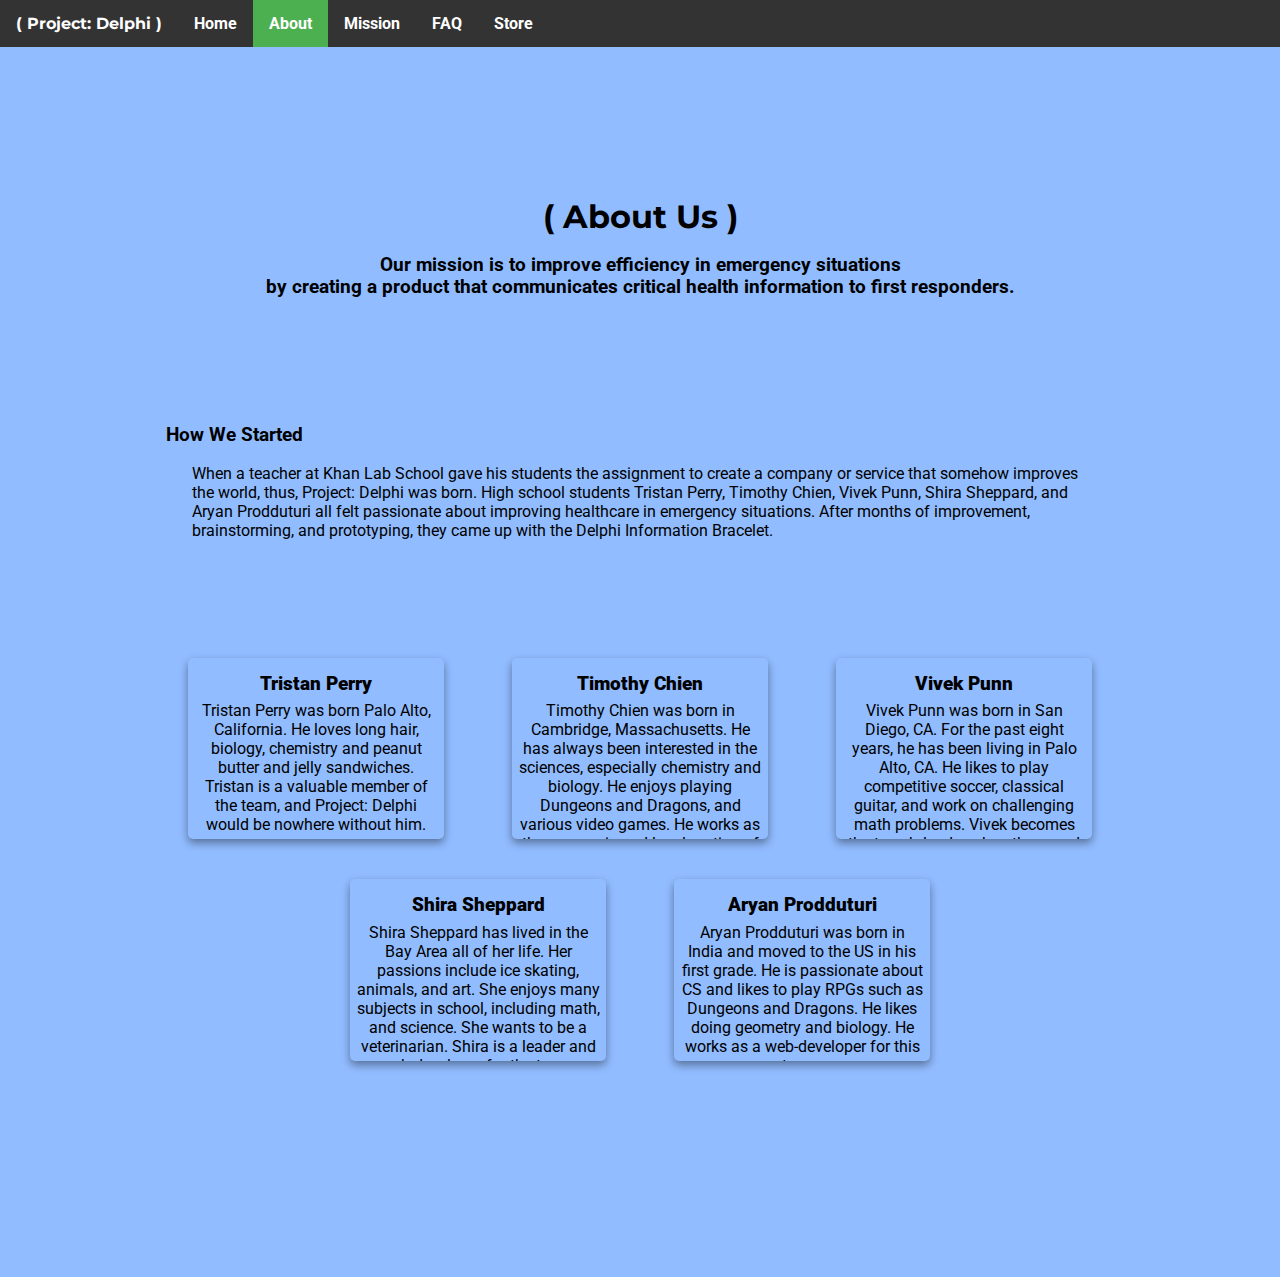
==== about.html @ 0ae0c895 "Merge branch 'master' of https://github.com/SmashMineGame/delphi" ====
<!DOCTYPE html>
<html lang="en">

<head>
	<meta charset="UTF-8">
	<meta name="viewport" content="width=device-width, initial-scale=1.0">
	<meta http-equiv="X-UA-Compatible" content="ie=edge">
	<title>DelphiBand</title>

	<link rel="stylesheet" href="style.css" type="text/css" />
</head>

<body>
	<nav>
		<ul class="nav-items">
			<p class="brand title">( Project: Delphi )</p>
			<li class="nav-item"><a href="index.html">Home</a></li>
			<li class="nav-item active"><a href="about.html">About</a></li>
			<li class="nav-item"><a href="mission.html">Mission</a></li>
			<li class="nav-item"><a href="faq.html">FAQ</a></li>
			<li class="nav-item"><a href="#">Store</a></li>
		</ul>
	</nav>
  <div class="aboutus fs jumbotron">
    <h1 class="title">( About Us )</h1>
		<h3 class="mission">Our mission is to improve efficiency in emergency situations <br> by creating a product that communicates critical health information to first responders.</h3>
		<div id="aboutus-howwestarted">
			<h3>How We Started</h3>
			<p id="aboutus-paragraph">When a teacher at Khan Lab School gave his students the assignment to create a company or service that somehow improves the world, thus, Project: Delphi was born. High school students Tristan Perry, Timothy Chien, Vivek Punn, Shira Sheppard, and Aryan Prodduturi all felt passionate about improving healthcare in emergency situations. After months of improvement, brainstorming, and prototyping, they came up with the Delphi Information Bracelet.</p>
		</div>
    <div class="peoplecards">
				<div class="card">
	        <h3><strong>Tristan Perry</strong></h3>
	        <p>Tristan Perry was born Palo Alto, California. He loves long hair, biology, chemistry and peanut butter and jelly sandwiches. Tristan is a valuable member of the team, and Project: Delphi would be nowhere without him.</p>
	      </div>
				<div class="card">
	        <h3><strong>Timothy Chien</strong></h3>
	        <p>Timothy Chien was born in Cambridge, Massachusetts. He has always been interested in the sciences, especially chemistry and biology. He enjoys playing Dungeons and Dragons, and various video games. He works as the economic and legal portion of the team.</p>
	      </div>
				<div class="card">
	        <h3><strong>Vivek Punn</strong></h3>
	        <p>Vivek Punn was born in San Diego, CA. For the past eight years, he has been living in Palo Alto, CA. He likes to play competitive soccer, classical guitar, and work on challenging math problems. Vivek becomes the team’s leader when they need recentering.</p>
				</div>
				<div class="card">
        	<h3><strong>Shira Sheppard</strong></h3>
        	<p>Shira Sheppard has lived in the Bay Area all of her life. Her passions include ice skating, animals, and art. She enjoys many subjects in school, including math, and science. She wants to be a veterinarian. Shira is a leader and web-developer for the team.</p>
      	</div>
				<div class="card">
        	<h3><strong>Aryan Prodduturi</strong></h3>
        	<p>Aryan Prodduturi was born in India and moved to the US in his first grade. He is passionate about CS and likes to play RPGs such as Dungeons and Dragons. He likes doing geometry and biology. He works as a web-developer for this team.</p>
      	</div>
      </div>
    </div>
  </div>
</body>
</html>
---- style.css ----
@import url('https://fonts.googleapis.com/css?family=Montserrat|Roboto');

.title {
    font-family: "montserrat", sans-serif;
}

* {
    margin: 0;
    padding: 0;
    border:0;
    padding:0;
    font-family: "roboto", sans-serif;
}

.fs {
  height: 85vh;
  margin-top: 47px;
}

.aboutus {
  height:120vh;
}

nav {
  width: 100vw;
}

nav ul.nav-items {
  list-style-type: none;
  margin: 0;
  padding: 0;
  overflow: hidden;
  background-color: #333;
  position: fixed;
  top: 0;
  width: 100vw;
}

nav ul.nav-items p.brand {
    float: left;
    font-weight: bold;
    display: block;
    color: white;
    text-align: center;
    padding: 14px 16px;
    text-decoration: none;
}

nav ul.nav-items li.nav-item {
  float: left;
}

nav ul.nav-items li.nav-item a {
  display: block;
  color: white;
  text-align: center;
  padding: 14px 16px;
  text-decoration: none;
  font-weight: bold;
}

nav ul.nav-items li.nav-item a:hover {
  background-color: #111;
}

.active {
  background-color: #4CAF50;
}

.jumbotron, .aboutus {
  text-align: center;
  padding-top: 150px;
  background-color: #91bcff;
}

.cards {
  width: inherit;
  margin-top: 100px;
  padding-bottom: 45px;
}

.card {
  box-shadow: 0 4px 8px 0 rgba(0,0,0,0.4);
  transition: box-shadow 0.3s;
  width: 15vw;
  height: 15vw;
  border-radius: 5px;
  display: inline-block;
  margin: 0 7vw 0 7vw;
  padding-top: 15px;
  overflow: auto;
}

.card:hover {
  box-shadow: 0 16px 32px 0 rgba(0,0,0,0.4);
}

.card h4 {
  text-align: center;
}

.card p {
  height: 10vh;
  padding: 0.5vw;
}

.mission{
  margin-left: 8vw;
  margin-right: 8vw;
  margin-top: 2vh;
}

#aboutus-howwestarted{
  margin-top: 14vh;
  margin-left: 13vw;
  margin-right: 15vw;
  text-align: left;
}
#aboutus-paragraph{
  margin-top: 2vh;
  margin-left: 2vw;
  text-align: left;
  /*text-indent: 50px;*/
}

.peoplecards{
  width: inherit;
  margin-top: 100px;
  padding-bottom: 45px;
}

.peoplecards .card{
  width: 20vw;
  height: 13vw;
  margin: 2.5vw;
  margin-top: 2vh;
  margin-bottom: 2vh;
}

.spacer {
  width: 60px;
}
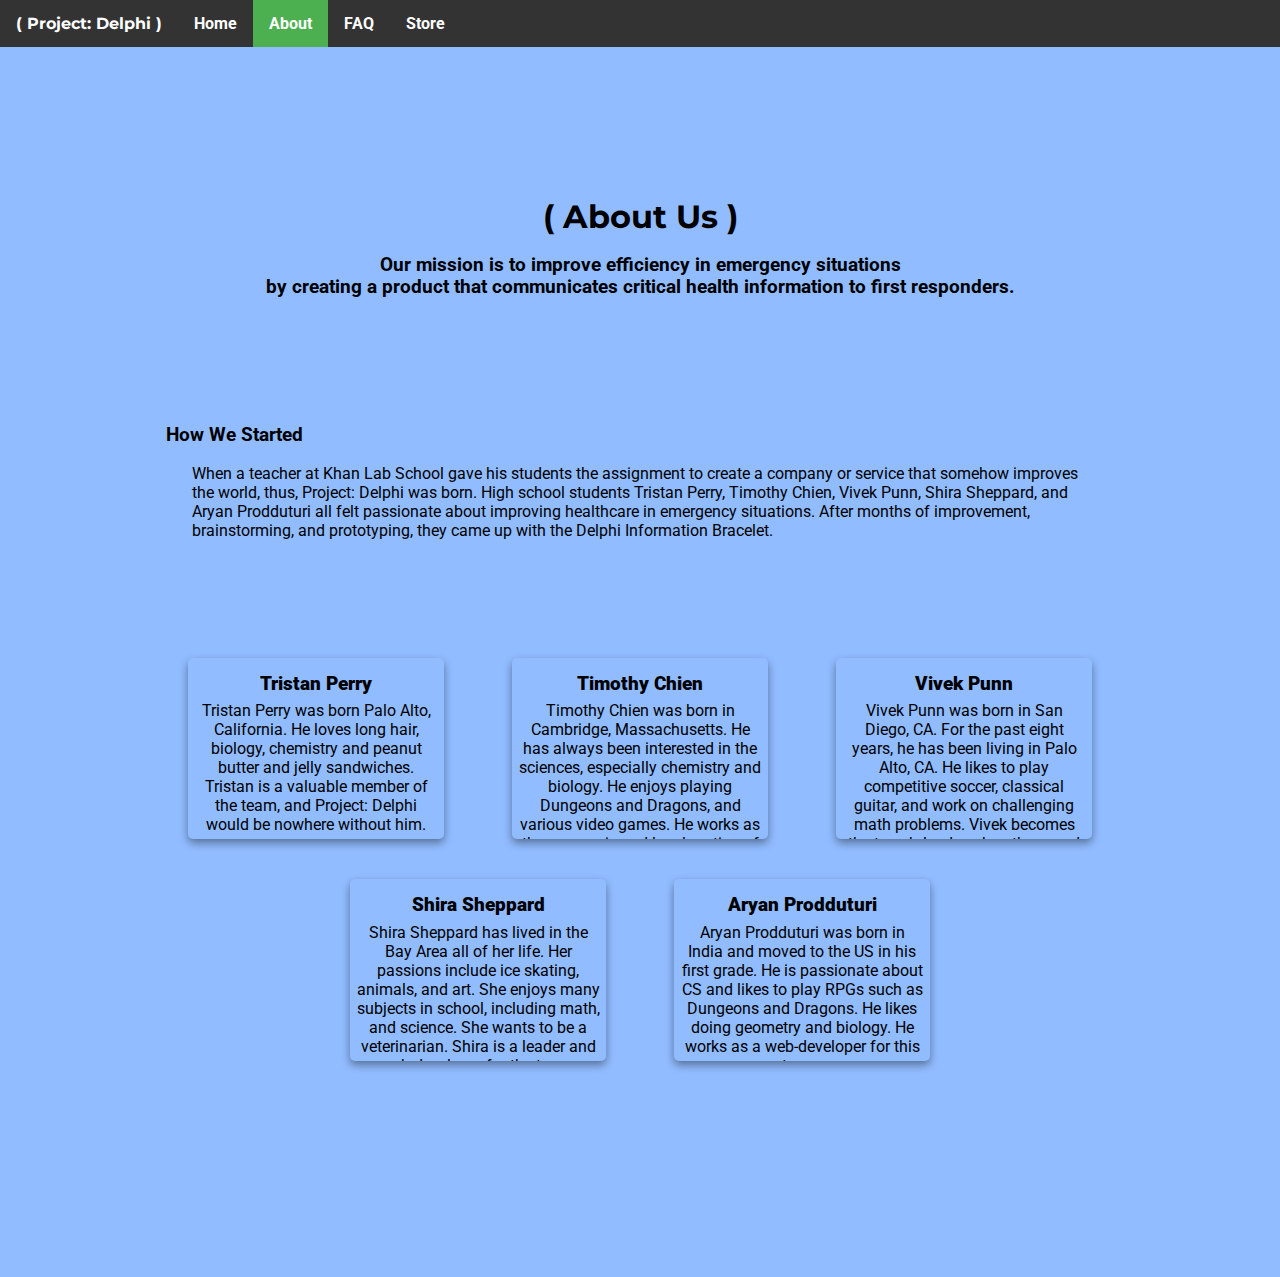
==== commit ebdc0fa3: "took out mission page" ====
--- a/about.html
+++ b/about.html
@@ -16,7 +16,6 @@
 			<p class="brand title">( Project: Delphi )</p>
 			<li class="nav-item"><a href="index.html">Home</a></li>
 			<li class="nav-item active"><a href="about.html">About</a></li>
-			<li class="nav-item"><a href="mission.html">Mission</a></li>
 			<li class="nav-item"><a href="faq.html">FAQ</a></li>
 			<li class="nav-item"><a href="#">Store</a></li>
 		</ul>
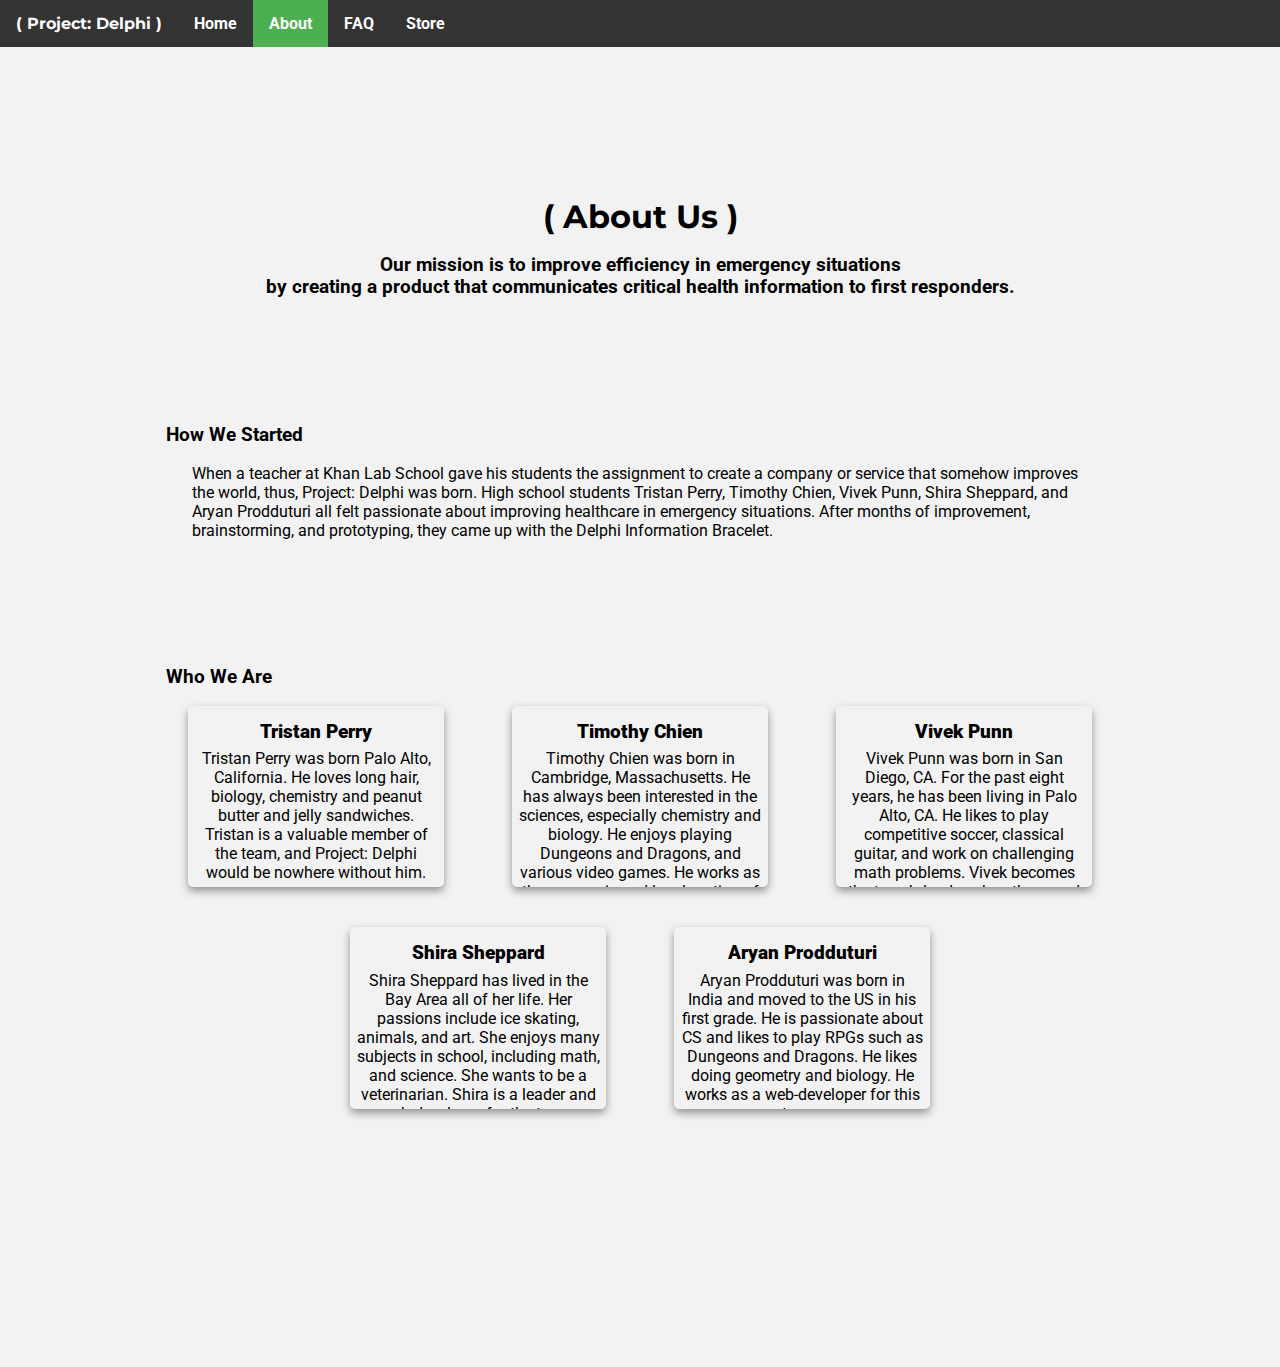
==== commit e369b764: "asdf" ====
--- a/about.html
+++ b/about.html
@@ -24,10 +24,11 @@
     <h1 class="title">( About Us )</h1>
 		<h3 class="mission">Our mission is to improve efficiency in emergency situations <br> by creating a product that communicates critical health information to first responders.</h3>
 		<div id="aboutus-howwestarted">
-			<h3>How We Started</h3>
+			<h3 class="heading">How We Started</h3>
 			<p id="aboutus-paragraph">When a teacher at Khan Lab School gave his students the assignment to create a company or service that somehow improves the world, thus, Project: Delphi was born. High school students Tristan Perry, Timothy Chien, Vivek Punn, Shira Sheppard, and Aryan Prodduturi all felt passionate about improving healthcare in emergency situations. After months of improvement, brainstorming, and prototyping, they came up with the Delphi Information Bracelet.</p>
 		</div>
     <div class="peoplecards">
+			<h3 class="heading">Who We Are</h3>
 				<div class="card">
 	        <h3><strong>Tristan Perry</strong></h3>
 	        <p>Tristan Perry was born Palo Alto, California. He loves long hair, biology, chemistry and peanut butter and jelly sandwiches. Tristan is a valuable member of the team, and Project: Delphi would be nowhere without him.</p>
--- a/style.css
+++ b/style.css
@@ -18,7 +18,7 @@
 }
 
 .aboutus {
-  height:120vh;
+  height:130vh;
 }
 
 nav {
@@ -70,7 +70,7 @@
 .jumbotron, .aboutus {
   text-align: center;
   padding-top: 150px;
-  background-color: #91bcff;
+  background-color: #f2f2f2;
 }
 
 .cards {
@@ -110,17 +110,18 @@
   margin-top: 2vh;
 }
 
-#aboutus-howwestarted{
+.heading{
   margin-top: 14vh;
   margin-left: 13vw;
   margin-right: 15vw;
   text-align: left;
 }
+
 #aboutus-paragraph{
   margin-top: 2vh;
-  margin-left: 2vw;
+  margin-left: 15vw;
+  margin-right: 15vw;
   text-align: left;
-  /*text-indent: 50px;*/
 }
 
 .peoplecards{
@@ -139,4 +140,25 @@
 
 .spacer {
   width: 60px;
-}+}
+<<<<<<< HEAD
+
+.faq-card {
+  margin-top: 30px;
+  text-align: left;
+}
+
+.faq-card .q {
+  margin-top: 14vh;
+  margin-left: 13vw;
+  margin-right: 15vw;
+  text-align: left;
+}
+
+.faq-card .ans {
+  margin-top: 2vh;
+  margin-left: 2vw;
+  text-align: left;
+}
+=======
+>>>>>>> e2c5ed320a60c3bcd792c11be1fd762946d87baf
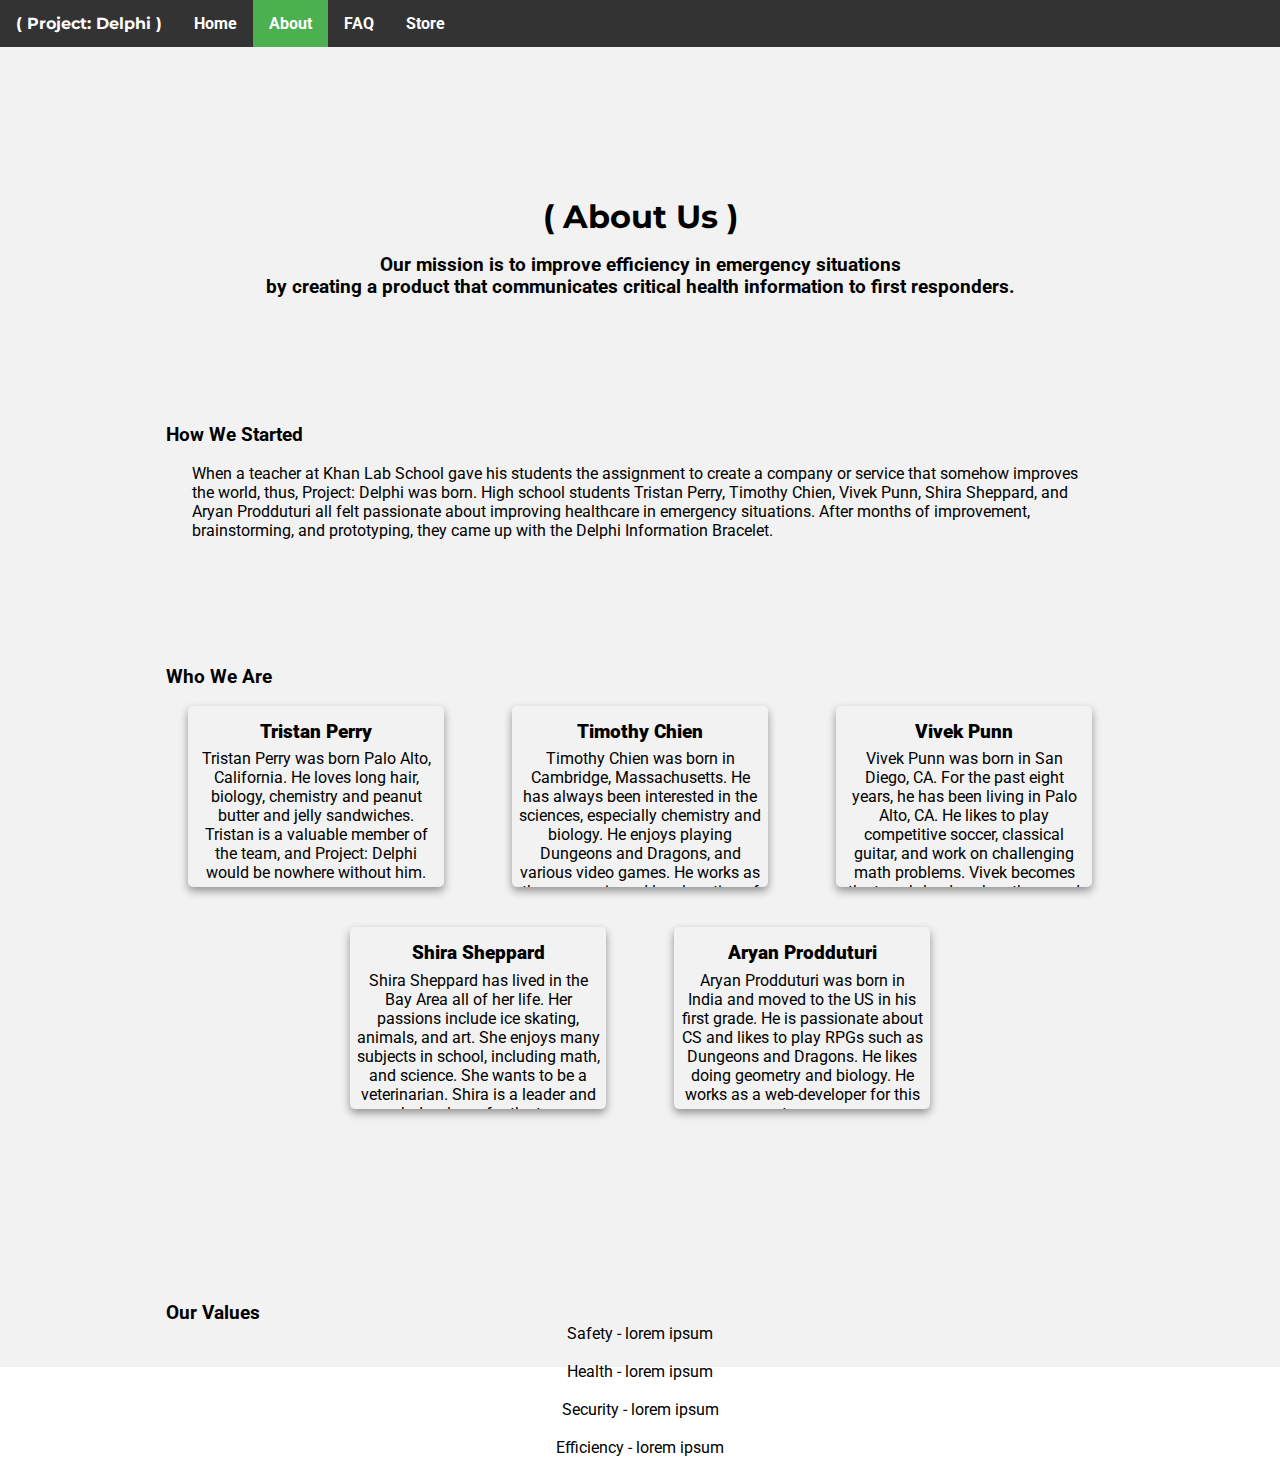
==== commit 5ea878d5: "Update about.html" ====
--- a/about.html
+++ b/about.html
@@ -17,7 +17,7 @@
 			<li class="nav-item"><a href="index.html">Home</a></li>
 			<li class="nav-item active"><a href="about.html">About</a></li>
 			<li class="nav-item"><a href="faq.html">FAQ</a></li>
-			<li class="nav-item"><a href="#">Store</a></li>
+			<li class="nav-item"><a href="store.html">Store</a></li>
 		</ul>
 	</nav>
   <div class="aboutus fs jumbotron">
@@ -29,28 +29,31 @@
 		</div>
     <div class="peoplecards">
 			<h3 class="heading">Who We Are</h3>
-				<div class="card">
-	        <h3><strong>Tristan Perry</strong></h3>
-	        <p>Tristan Perry was born Palo Alto, California. He loves long hair, biology, chemistry and peanut butter and jelly sandwiches. Tristan is a valuable member of the team, and Project: Delphi would be nowhere without him.</p>
-	      </div>
-				<div class="card">
-	        <h3><strong>Timothy Chien</strong></h3>
-	        <p>Timothy Chien was born in Cambridge, Massachusetts. He has always been interested in the sciences, especially chemistry and biology. He enjoys playing Dungeons and Dragons, and various video games. He works as the economic and legal portion of the team.</p>
-	      </div>
-				<div class="card">
-	        <h3><strong>Vivek Punn</strong></h3>
-	        <p>Vivek Punn was born in San Diego, CA. For the past eight years, he has been living in Palo Alto, CA. He likes to play competitive soccer, classical guitar, and work on challenging math problems. Vivek becomes the team’s leader when they need recentering.</p>
-				</div>
-				<div class="card">
-        	<h3><strong>Shira Sheppard</strong></h3>
-        	<p>Shira Sheppard has lived in the Bay Area all of her life. Her passions include ice skating, animals, and art. She enjoys many subjects in school, including math, and science. She wants to be a veterinarian. Shira is a leader and web-developer for the team.</p>
-      	</div>
-				<div class="card">
-        	<h3><strong>Aryan Prodduturi</strong></h3>
-        	<p>Aryan Prodduturi was born in India and moved to the US in his first grade. He is passionate about CS and likes to play RPGs such as Dungeons and Dragons. He likes doing geometry and biology. He works as a web-developer for this team.</p>
-      	</div>
+			<div class="card">
+	      <h3><strong>Tristan Perry</strong></h3>
+	      <p>Tristan Perry was born Palo Alto, California. He loves long hair, biology, chemistry and peanut butter and jelly sandwiches. Tristan is a valuable member of the team, and Project: Delphi would be nowhere without him.</p>
+	    </div>
+			<div class="card">
+	      <h3><strong>Timothy Chien</strong></h3>
+	      <p>Timothy Chien was born in Cambridge, Massachusetts. He has always been interested in the sciences, especially chemistry and biology. He enjoys playing Dungeons and Dragons, and various video games. He works as the economic and legal portion of the team.</p>
+	    </div>
+			<div class="card">
+	      <h3><strong>Vivek Punn</strong></h3>
+	      <p>Vivek Punn was born in San Diego, CA. For the past eight years, he has been living in Palo Alto, CA. He likes to play competitive soccer, classical guitar, and work on challenging math problems. Vivek becomes the team’s leader when they need recentering.</p>
+			</div>
+			<div class="card">
+      	<h3><strong>Shira Sheppard</strong></h3>
+      	<p>Shira Sheppard has lived in the Bay Area all of her life. Her passions include ice skating, animals, and art. She enjoys many subjects in school, including math, and science. She wants to be a veterinarian. Shira is a leader and web-developer for the team.</p>
+      </div>
+			<div class="card">
+      	<h3><strong>Aryan Prodduturi</strong></h3>
+      	<p>Aryan Prodduturi was born in India and moved to the US in his first grade. He is passionate about CS and likes to play RPGs such as Dungeons and Dragons. He likes doing geometry and biology. He works as a web-developer for this team.</p>
       </div>
     </div>
+		<div class="ourvalues">
+			<h3 class="heading">Our Values</h3>
+			<p class="aboutus-paragraph">Safety - lorem ipsum <br><br> Health - lorem ipsum <br><br> Security - lorem ipsum <br><br> Efficiency - lorem ipsum</p>
+		</div>
   </div>
 </body>
 </html>
--- a/style.css
+++ b/style.css
@@ -124,13 +124,13 @@
   text-align: left;
 }
 
-.peoplecards{
+.peoplecards {
   width: inherit;
   margin-top: 100px;
   padding-bottom: 45px;
 }
 
-.peoplecards .card{
+.peoplecards .card {
   width: 20vw;
   height: 13vw;
   margin: 2.5vw;
@@ -141,24 +141,55 @@
 .spacer {
   width: 60px;
 }
-<<<<<<< HEAD
 
 .faq-card {
-  margin-top: 30px;
-  text-align: left;
+  margin-top: 18.5vh;
+}
+
+a {
+  text-decoration: none;
+  color: black;
+}
+
+.button {
+  border: solid;
+  margin: 3vh;
+  margin-left: 3vw;
+  margin-right: 3vw;
+  padding: 1vh;
+  border-color: #4CAF50;
+  border-radius: 1vh;
 }
 
 .faq-card .q {
-  margin-top: 14vh;
+  margin-top: 7vh;
   margin-left: 13vw;
-  margin-right: 15vw;
+  margin-right: 13vw;
   text-align: left;
 }
 
 .faq-card .ans {
   margin-top: 2vh;
-  margin-left: 2vw;
+  margin-left: 13vw;
+  margin-right: 13vw;
   text-align: left;
+}
+
+.footer {
+  position: fixed;
+  background-color: #4CAF50;
+  left: 0px;
+  bottom: 0px;
+  color: white;
+  width: 100vw;
+  padding-top: 2.5vh;
+  padding-bottom: 3vh;
+  margin: 0px;
+}
+
+.email {
+  color: white;
+  text-decoration: underline;
 }
 =======
 >>>>>>> e2c5ed320a60c3bcd792c11be1fd762946d87baf
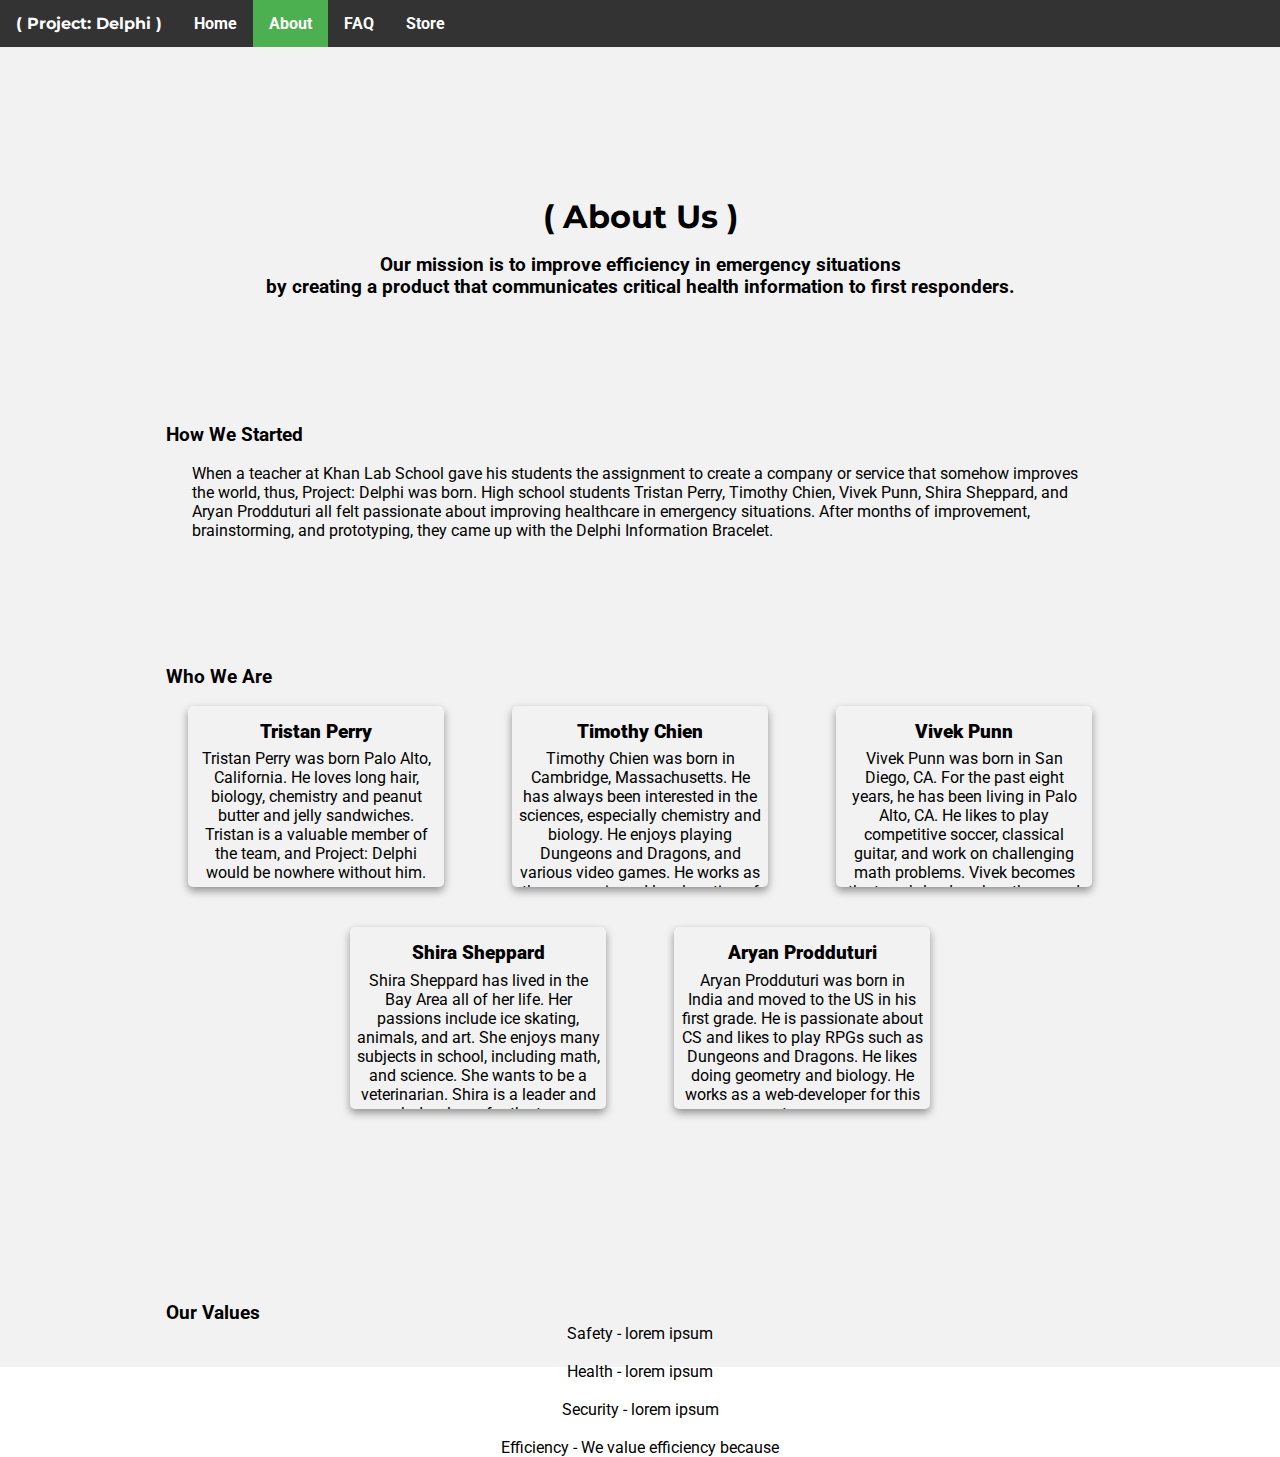
==== commit 0cabe7e0: "added personal information" ====
--- a/about.html
+++ b/about.html
@@ -52,7 +52,7 @@
     </div>
 		<div class="ourvalues">
 			<h3 class="heading">Our Values</h3>
-			<p class="aboutus-paragraph">Safety - lorem ipsum <br><br> Health - lorem ipsum <br><br> Security - lorem ipsum <br><br> Efficiency - lorem ipsum</p>
+			<p class="aboutus-paragraph">Safety - lorem ipsum <br><br> Health - lorem ipsum <br><br> Security - lorem ipsum <br><br> Efficiency - We value efficiency because</p>
 		</div>
   </div>
 </body>
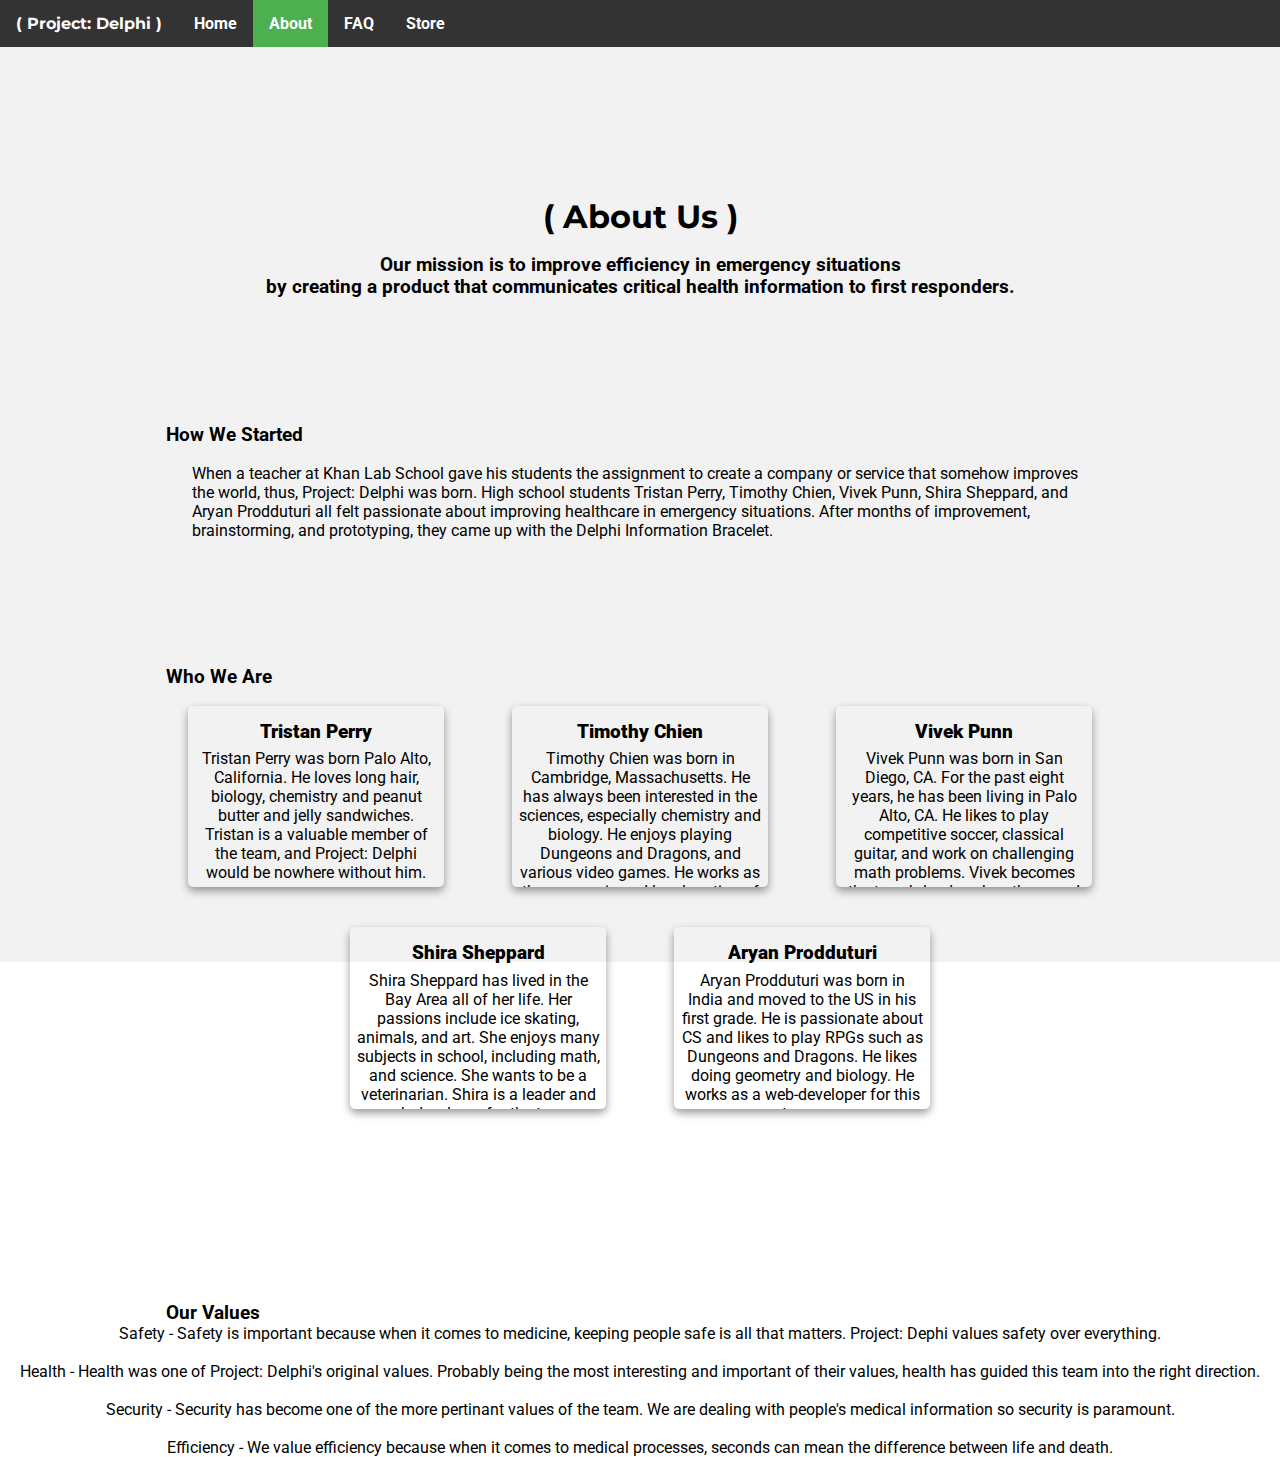
==== commit fff646fe: "Merge branch 'master' of https://github.com/SmashMineGame/delphi" ====
--- a/about.html
+++ b/about.html
@@ -16,7 +16,7 @@
 			<p class="brand title">( Project: Delphi )</p>
 			<li class="nav-item"><a href="index.html">Home</a></li>
 			<li class="nav-item active"><a href="about.html">About</a></li>
-			<li class="nav-item"><a href="faq.html">FAQ</a></li>
+			<li class="nav-item"><a href="faq.htmll">FAQ</a></li>
 			<li class="nav-item"><a href="store.html">Store</a></li>
 		</ul>
 	</nav>
@@ -52,7 +52,7 @@
     </div>
 		<div class="ourvalues">
 			<h3 class="heading">Our Values</h3>
-			<p class="aboutus-paragraph">Safety - lorem ipsum <br><br> Health - lorem ipsum <br><br> Security - lorem ipsum <br><br> Efficiency - We value efficiency because</p>
+			<p class="aboutus-paragraph">Safety - Safety is important because when it comes to medicine, keeping people safe is all that matters. Project: Dephi values safety over everything. <br><br> Health - Health was one of Project: Delphi's original values. Probably being the most interesting and important of their values, health has guided this team into the right direction. <br><br> Security - Security has become one of the more pertinant values of the team. We are dealing with people's medical information so security is paramount. <br><br> Efficiency - We value efficiency because when it comes to medical processes, seconds can mean the difference between life and death. </p>
 		</div>
   </div>
 </body>
--- a/style.css
+++ b/style.css
@@ -17,8 +17,10 @@
   margin-top: 47px;
 }
 
-.aboutus {
-  height:130vh;
+.aboutus .fs{
+  padding-top: 3vh;
+  padding-bottom: 3vh;
+  background-color: #f2f2f2;
 }
 
 nav {
@@ -67,7 +69,8 @@
   background-color: #4CAF50;
 }
 
-.jumbotron, .aboutus {
+/*.jumbotron, .aboutus {*/
+.jumbotron{
   text-align: center;
   padding-top: 150px;
   background-color: #f2f2f2;
@@ -191,5 +194,7 @@
   color: white;
   text-decoration: underline;
 }
-=======
->>>>>>> e2c5ed320a60c3bcd792c11be1fd762946d87baf
+
+.faq {
+  padding-bottom: 10vh;
+}
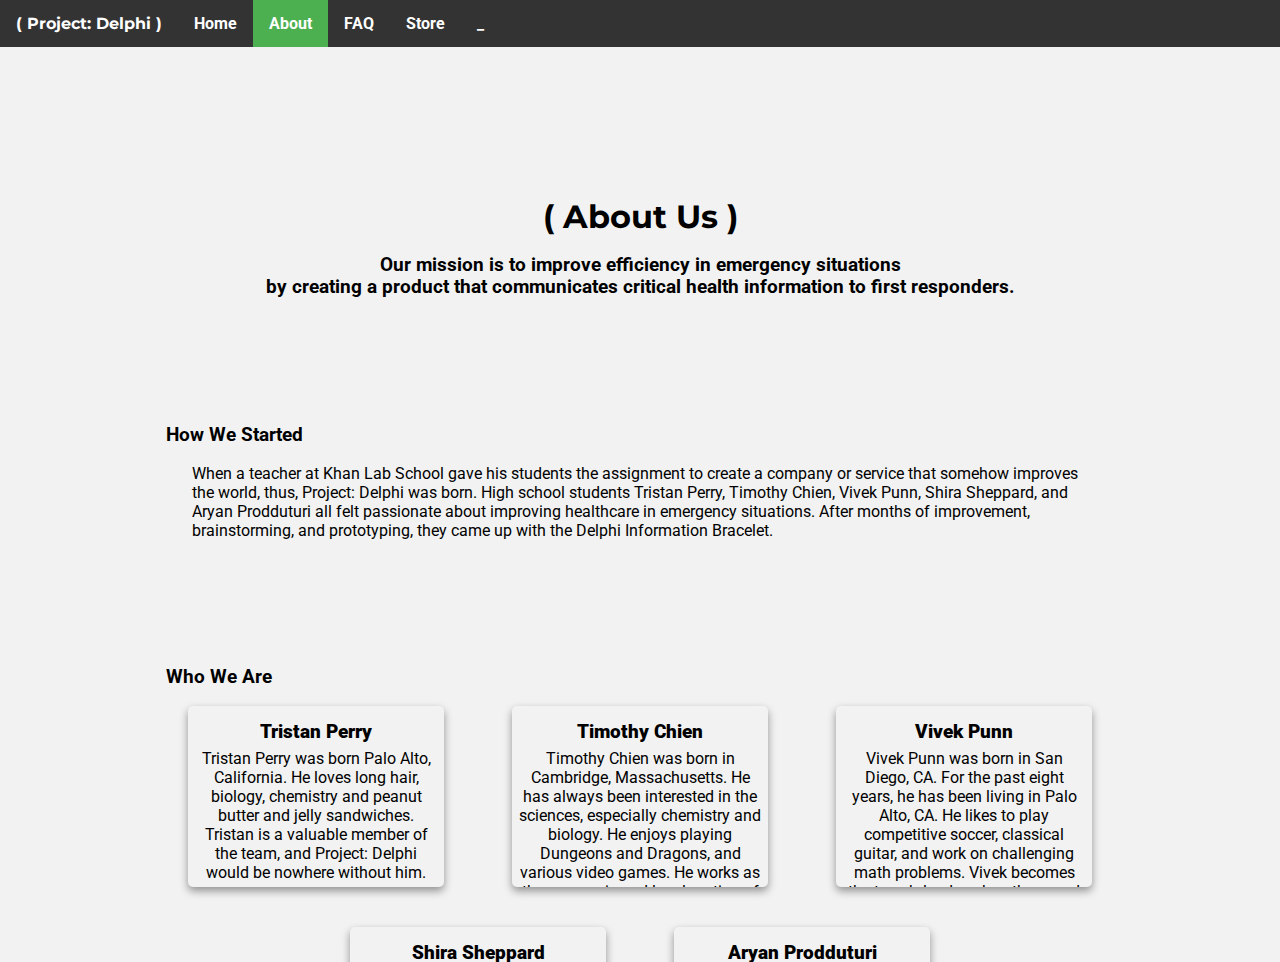
==== commit b2e9207c: "jdbfienosnsvjel" ====
--- a/about.html
+++ b/about.html
@@ -16,11 +16,12 @@
 			<p class="brand title">( Project: Delphi )</p>
 			<li class="nav-item"><a href="index.html">Home</a></li>
 			<li class="nav-item active"><a href="about.html">About</a></li>
-			<li class="nav-item"><a href="faq.htmll">FAQ</a></li>
+			<li class="nav-item"><a href="faq.html">FAQ</a></li>
 			<li class="nav-item"><a href="store.html">Store</a></li>
+			<li class="nav-item"><a href="person.html">_</a></li>
 		</ul>
 	</nav>
-  <div class="aboutus fs jumbotron">
+  <div class="aboutus fs jumbotron" id="aboutpagething">
     <h1 class="title">( About Us )</h1>
 		<h3 class="mission">Our mission is to improve efficiency in emergency situations <br> by creating a product that communicates critical health information to first responders.</h3>
 		<div id="aboutus-howwestarted">
@@ -52,7 +53,7 @@
     </div>
 		<div class="ourvalues">
 			<h3 class="heading">Our Values</h3>
-			<p class="aboutus-paragraph">Safety - Safety is important because when it comes to medicine, keeping people safe is all that matters. Project: Dephi values safety over everything. <br><br> Health - Health was one of Project: Delphi's original values. Probably being the most interesting and important of their values, health has guided this team into the right direction. <br><br> Security - Security has become one of the more pertinant values of the team. We are dealing with people's medical information so security is paramount. <br><br> Efficiency - We value efficiency because when it comes to medical processes, seconds can mean the difference between life and death. </p>
+			<p class="values">Safety - Safety is important because when it comes to medicine, keeping people safe is all that matters. Project: Dephi values safety over everything. <br><br> Health - Health was one of Project: Delphi's original values. Probably being the most interesting and important of their values, health has guided this team into the right direction. <br><br> Security - Security has become one of the more pertinant values of the team. We are dealing with people's medical information so security is paramount. <br><br> Efficiency - We value efficiency because when it comes to medical processes, each second can mean the difference between life and death. </p>
 		</div>
   </div>
 </body>
--- a/style.css
+++ b/style.css
@@ -12,15 +12,14 @@
     font-family: "roboto", sans-serif;
 }
 
-.fs {
+.fs{
   height: 85vh;
   margin-top: 47px;
 }
 
-.aboutus .fs{
-  padding-top: 3vh;
-  padding-bottom: 3vh;
+div.aboutus{
   background-color: #f2f2f2;
+  overflow: scroll;
 }
 
 nav {
@@ -69,7 +68,6 @@
   background-color: #4CAF50;
 }
 
-/*.jumbotron, .aboutus {*/
 .jumbotron{
   text-align: center;
   padding-top: 150px;
@@ -198,3 +196,11 @@
 .faq {
   padding-bottom: 10vh;
 }
+
+.values{
+  padding-bottom: 10vh;
+  text-align: left;
+  margin-top: 2vh;
+  margin-left: 15vw;
+  margin-right: 7vw;
+}
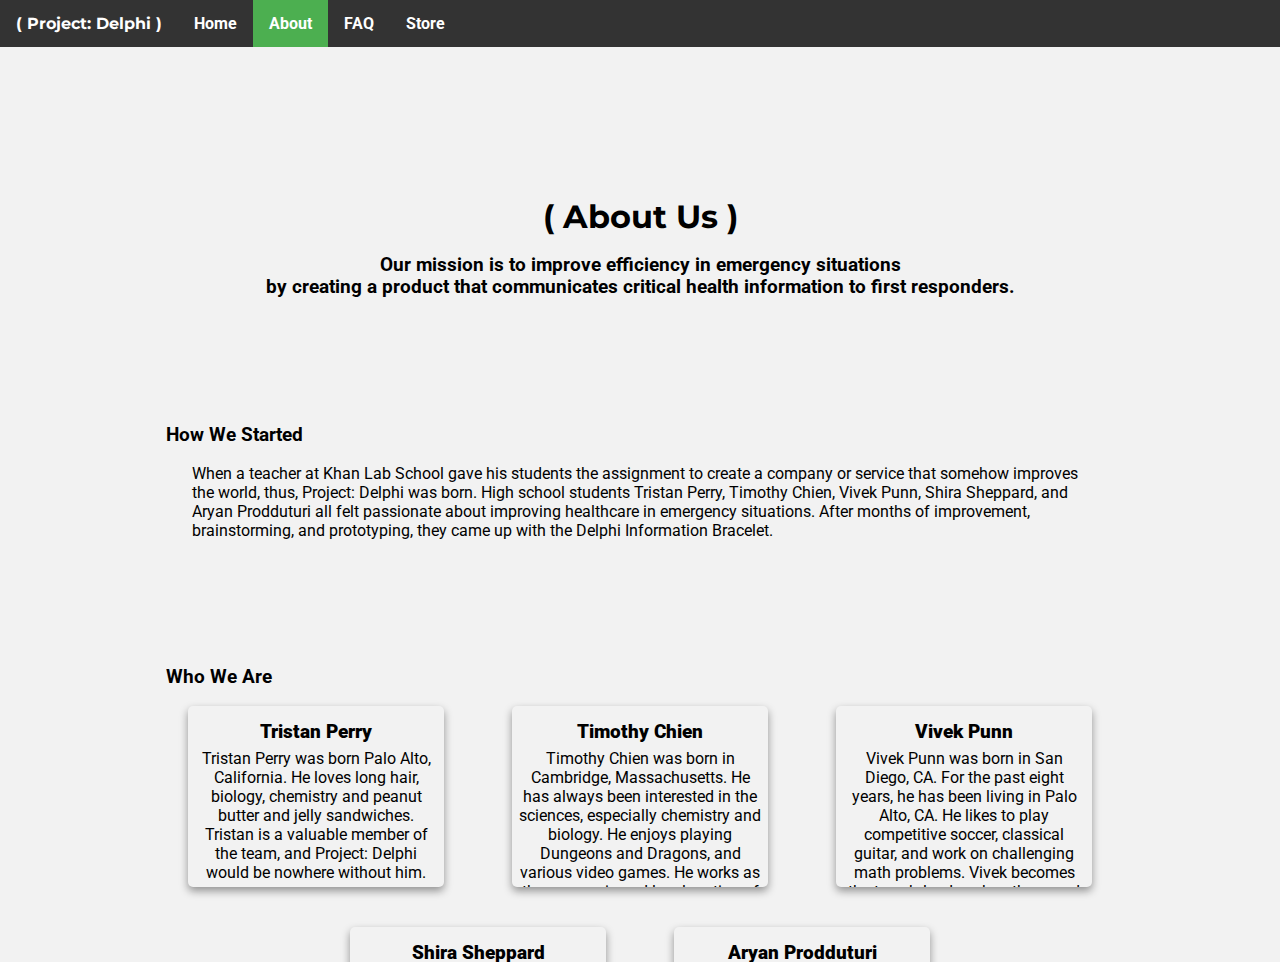
==== commit 35474cb8: "added/worked on person page" ====
--- a/about.html
+++ b/about.html
@@ -18,7 +18,7 @@
 			<li class="nav-item active"><a href="about.html">About</a></li>
 			<li class="nav-item"><a href="faq.html">FAQ</a></li>
 			<li class="nav-item"><a href="store.html">Store</a></li>
-			<li class="nav-item"><a href="person.html">_</a></li>
+			<li class="nav-item" id="person"><a href="person.html">_</a></li>
 		</ul>
 	</nav>
   <div class="aboutus fs jumbotron" id="aboutpagething">
--- a/style.css
+++ b/style.css
@@ -204,3 +204,7 @@
   margin-left: 15vw;
   margin-right: 7vw;
 }
+
+#person a{
+  color:#333;
+}
